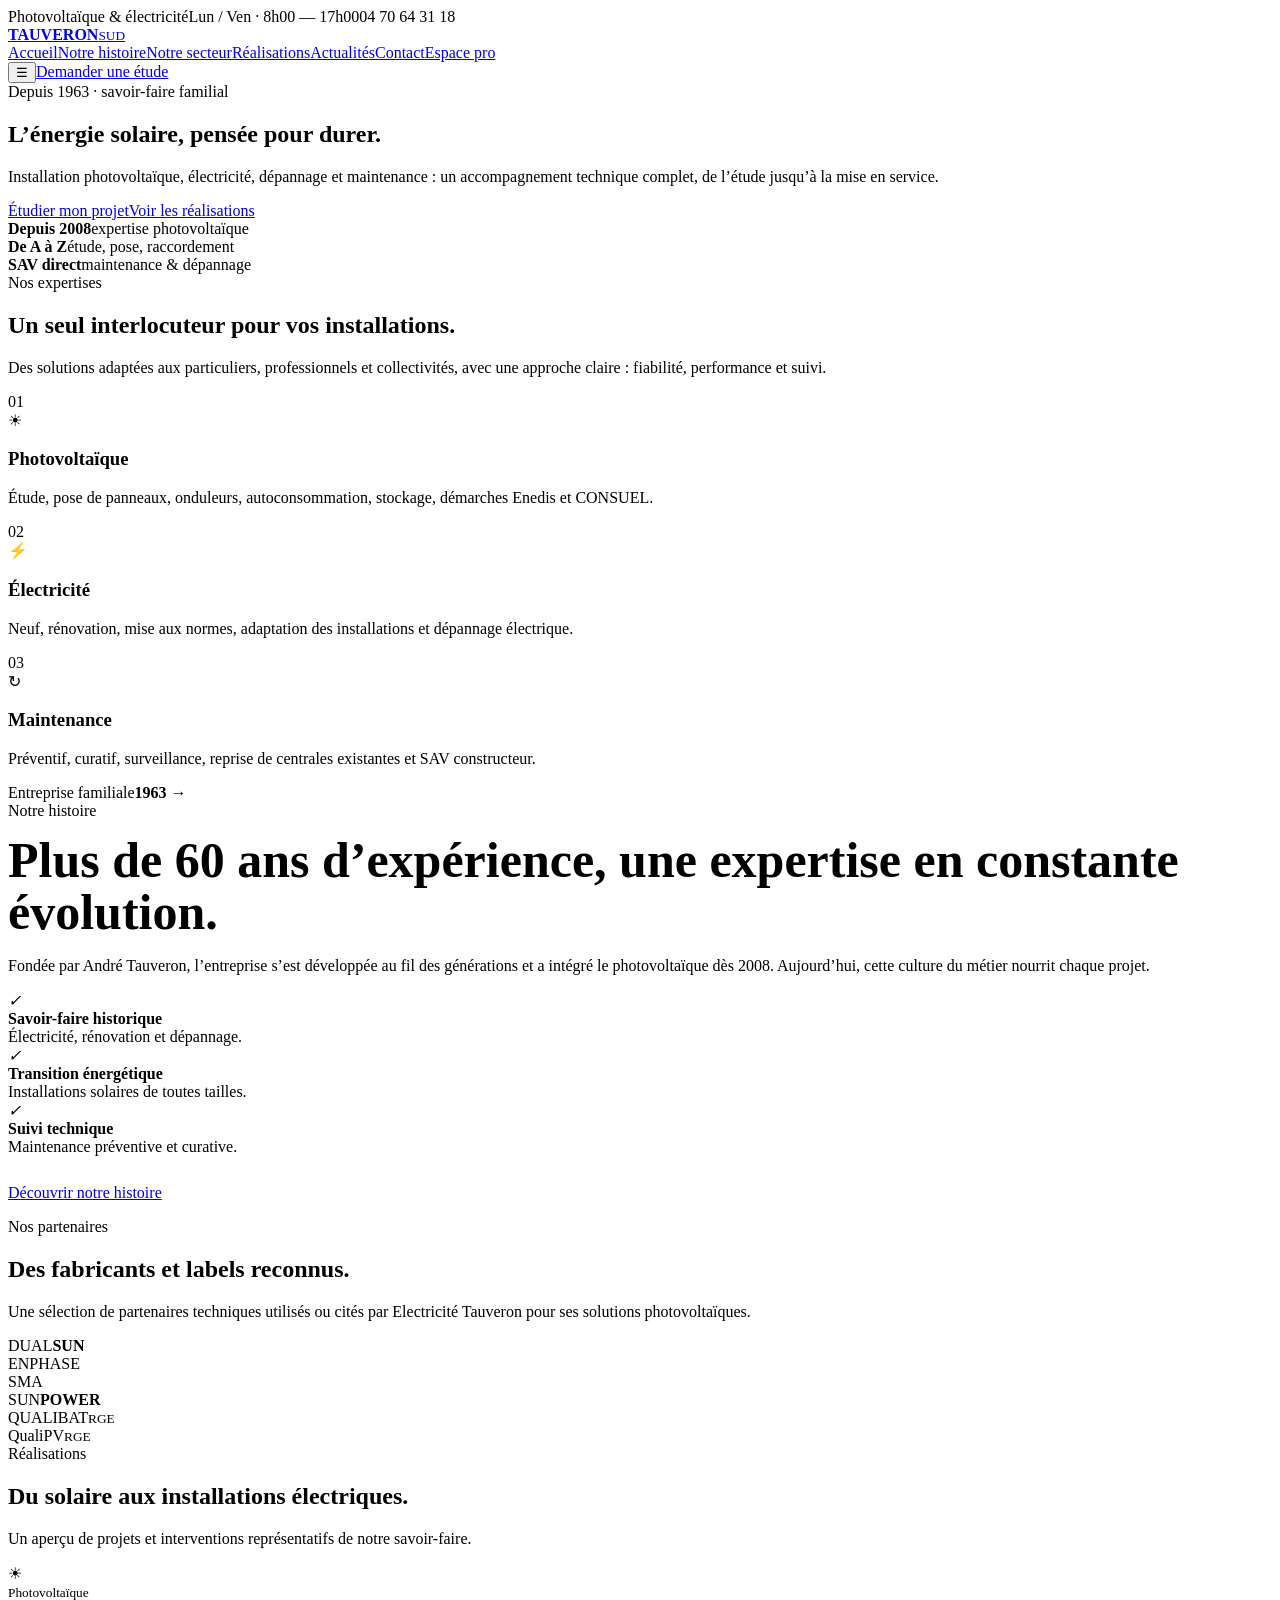
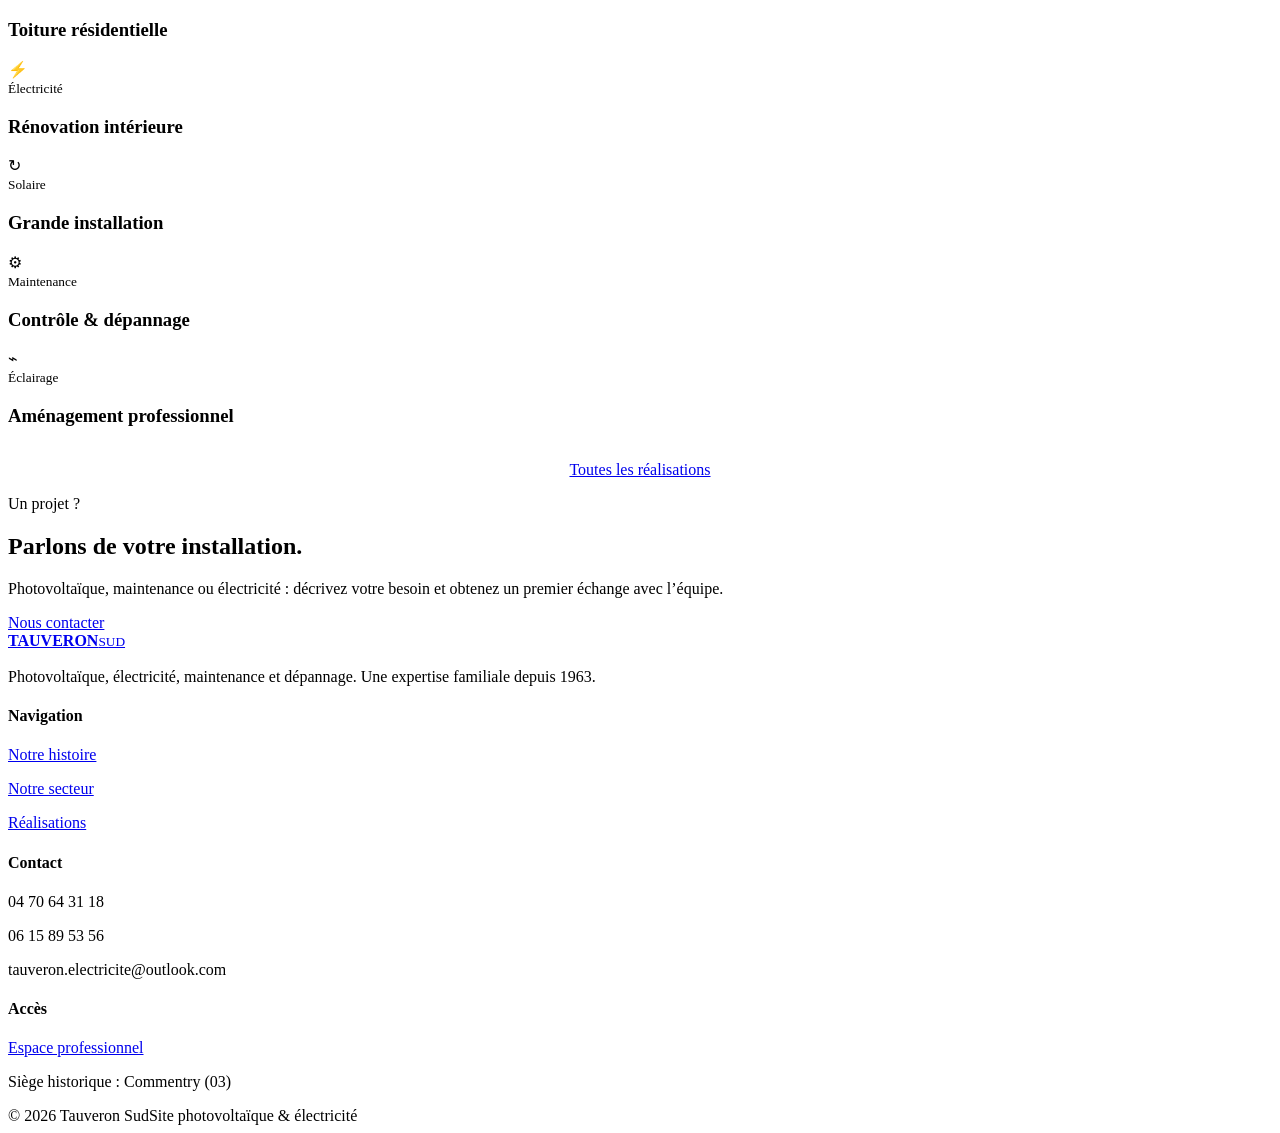
==== index.html @ c88f12b5 "feat: add redesigned Tauveron homepage" ====
<!doctype html><html lang="fr"><head><meta charset="utf-8"><meta name="viewport" content="width=device-width,initial-scale=1"><title>Tauveron Sud | Photovoltaïque & Électricité</title><meta name="description" content="Tauveron Sud accompagne particuliers, professionnels et collectivités pour leurs projets photovoltaïques, électriques et de maintenance."><link rel="stylesheet" href="/styles.css"></head><body>
<div class="topline"><div class="container"><span>Photovoltaïque & électricité</span><span>Lun / Ven · 8h00 — 17h00</span><span>04 70 64 31 18</span></div></div>
<header class="header"><div class="container nav"><a class="brand" href="/"><span class="brand-mark"></span><span><strong>TAUVERON</strong><small>SUD</small></span></a><nav class="menu"><a href="/index.html">Accueil</a><a href="/histoire.html">Notre histoire</a><a href="/secteur.html">Notre secteur</a><a href="/realisations.html">Réalisations</a><a href="/actualites.html">Actualités</a><a href="/contact.html">Contact</a><a href="/pro">Espace pro</a></nav><button class="menu-toggle" aria-label="Ouvrir le menu">☰</button><a class="btn dark" href="/contact.html">Demander une étude</a></div></header>
<main>
<section class="hero"><div class="container hero-content"><span class="eyebrow">Depuis 1963 · savoir-faire familial</span><h1>L’énergie solaire, pensée pour durer.</h1><p>Installation photovoltaïque, électricité, dépannage et maintenance : un accompagnement technique complet, de l’étude jusqu’à la mise en service.</p><div class="hero-actions"><a class="btn primary" href="/contact.html">Étudier mon projet</a><a class="btn ghost" href="/realisations.html">Voir les réalisations</a></div></div><div class="container hero-pills"><div class="pill"><strong>Depuis 2008</strong>expertise photovoltaïque</div><div class="pill"><strong>De A à Z</strong>étude, pose, raccordement</div><div class="pill"><strong>SAV direct</strong>maintenance & dépannage</div></div></section>
<section class="section"><div class="container"><div class="section-head reveal"><div><span class="eyebrow">Nos expertises</span><h2>Un seul interlocuteur pour vos installations.</h2></div><p>Des solutions adaptées aux particuliers, professionnels et collectivités, avec une approche claire : fiabilité, performance et suivi.</p></div><div class="grid-3"><article class="card service-card reveal"><span class="num">01</span><div class="service-icon">☀</div><h3>Photovoltaïque</h3><p>Étude, pose de panneaux, onduleurs, autoconsommation, stockage, démarches Enedis et CONSUEL.</p></article><article class="card service-card reveal"><span class="num">02</span><div class="service-icon">⚡</div><h3>Électricité</h3><p>Neuf, rénovation, mise aux normes, adaptation des installations et dépannage électrique.</p></article><article class="card service-card reveal"><span class="num">03</span><div class="service-icon">↻</div><h3>Maintenance</h3><p>Préventif, curatif, surveillance, reprise de centrales existantes et SAV constructeur.</p></article></div></div></section>
<section class="section soft"><div class="container history-block"><div class="photo-card reveal"><div class="stamp"><span>Entreprise familiale</span><strong>1963 →</strong></div></div><div class="reveal"><span class="eyebrow">Notre histoire</span><h2 style="font-size:50px;line-height:1.05;margin:14px 0 18px">Plus de 60 ans d’expérience, une expertise en constante évolution.</h2><p style="color:var(--muted)">Fondée par André Tauveron, l’entreprise s’est développée au fil des générations et a intégré le photovoltaïque dès 2008. Aujourd’hui, cette culture du métier nourrit chaque projet.</p><div class="bullets"><div class="bullet"><i>✓</i><div><strong>Savoir-faire historique</strong><br><span style="color:var(--muted)">Électricité, rénovation et dépannage.</span></div></div><div class="bullet"><i>✓</i><div><strong>Transition énergétique</strong><br><span style="color:var(--muted)">Installations solaires de toutes tailles.</span></div></div><div class="bullet"><i>✓</i><div><strong>Suivi technique</strong><br><span style="color:var(--muted)">Maintenance préventive et curative.</span></div></div></div><p style="margin-top:28px"><a class="btn dark" href="/histoire.html">Découvrir notre histoire</a></p></div></div></section>
<section class="section"><div class="container"><div class="section-head reveal"><div><span class="eyebrow">Nos partenaires</span><h2>Des fabricants et labels reconnus.</h2></div><p>Une sélection de partenaires techniques utilisés ou cités par Electricité Tauveron pour ses solutions photovoltaïques.</p></div><div class="partners reveal"><div class="partner dual">DUAL<b>SUN</b></div><div class="partner enphase">ENPHASE</div><div class="partner sma">SMA</div><div class="partner sun">SUN<b>POWER</b></div><div class="partner qual">QUALIBAT<small>RGE</small></div><div class="partner qual">QualiPV<small>RGE</small></div></div></div></section>
<section class="section dark"><div class="container"><div class="section-head reveal"><div><span class="eyebrow">Réalisations</span><h2>Du solaire aux installations électriques.</h2></div><p>Un aperçu de projets et interventions représentatifs de notre savoir-faire.</p></div><div class="project-grid"><article class="project reveal"><div class="fallback-art">☀</div><div class="bg" style="background-image:url('https://images.pexels.com/photos/8457868/pexels-photo-8457868.jpeg?auto=compress&dpr=1&h=1000&w=1200')"></div><div class="label"><small>Photovoltaïque</small><h3>Toiture résidentielle</h3></div></article><article class="project reveal"><div class="fallback-art">⚡</div><div class="bg" style="background-image:url('https://www.electricite-tauveron.com/wp-content/uploads/2024/11/20230628_090547.jpg')"></div><div class="label"><small>Électricité</small><h3>Rénovation intérieure</h3></div></article><article class="project reveal"><div class="fallback-art">↻</div><div class="bg" style="background-image:url('https://www.electricite-tauveron.com/wp-content/uploads/2024/10/slide-1.png')"></div><div class="label"><small>Solaire</small><h3>Grande installation</h3></div></article><article class="project reveal"><div class="fallback-art">⚙</div><div class="bg" style="background-image:url('https://www.electricite-tauveron.com/wp-content/uploads/2024/10/man-electrical-technician-working-switchboard-with-fuses.webp')"></div><div class="label"><small>Maintenance</small><h3>Contrôle & dépannage</h3></div></article><article class="project reveal"><div class="fallback-art">⌁</div><div class="bg" style="background-image:url('https://www.electricite-tauveron.com/wp-content/uploads/2024/11/20230628_085815.jpg')"></div><div class="label"><small>Éclairage</small><h3>Aménagement professionnel</h3></div></article></div><p style="text-align:center;margin-top:34px"><a class="btn primary" href="/realisations.html">Toutes les réalisations</a></p></div></section>
<section class="section"><div class="container"><div class="cta reveal"><div><span class="eyebrow">Un projet ?</span><h2>Parlons de votre installation.</h2><p>Photovoltaïque, maintenance ou électricité : décrivez votre besoin et obtenez un premier échange avec l’équipe.</p></div><a class="btn primary" href="/contact.html">Nous contacter</a></div></div></section>
</main>
<footer class="footer"><div class="container"><div class="footer-grid"><div><a class="brand" href="/"><span class="brand-mark"></span><span><strong>TAUVERON</strong><small>SUD</small></span></a><p style="margin-top:18px">Photovoltaïque, électricité, maintenance et dépannage. Une expertise familiale depuis 1963.</p></div><div><h4>Navigation</h4><p><a href="/histoire.html">Notre histoire</a></p><p><a href="/secteur.html">Notre secteur</a></p><p><a href="/realisations.html">Réalisations</a></p></div><div><h4>Contact</h4><p>04 70 64 31 18</p><p>06 15 89 53 56</p><p>tauveron.electricite@outlook.com</p></div><div><h4>Accès</h4><p><a href="/pro">Espace professionnel</a></p><p>Siège historique : Commentry (03)</p></div></div><div class="copyright"><span>© 2026 Tauveron Sud</span><span>Site photovoltaïque & électricité</span></div></div></footer><script src="/app.js"></script></body></html>
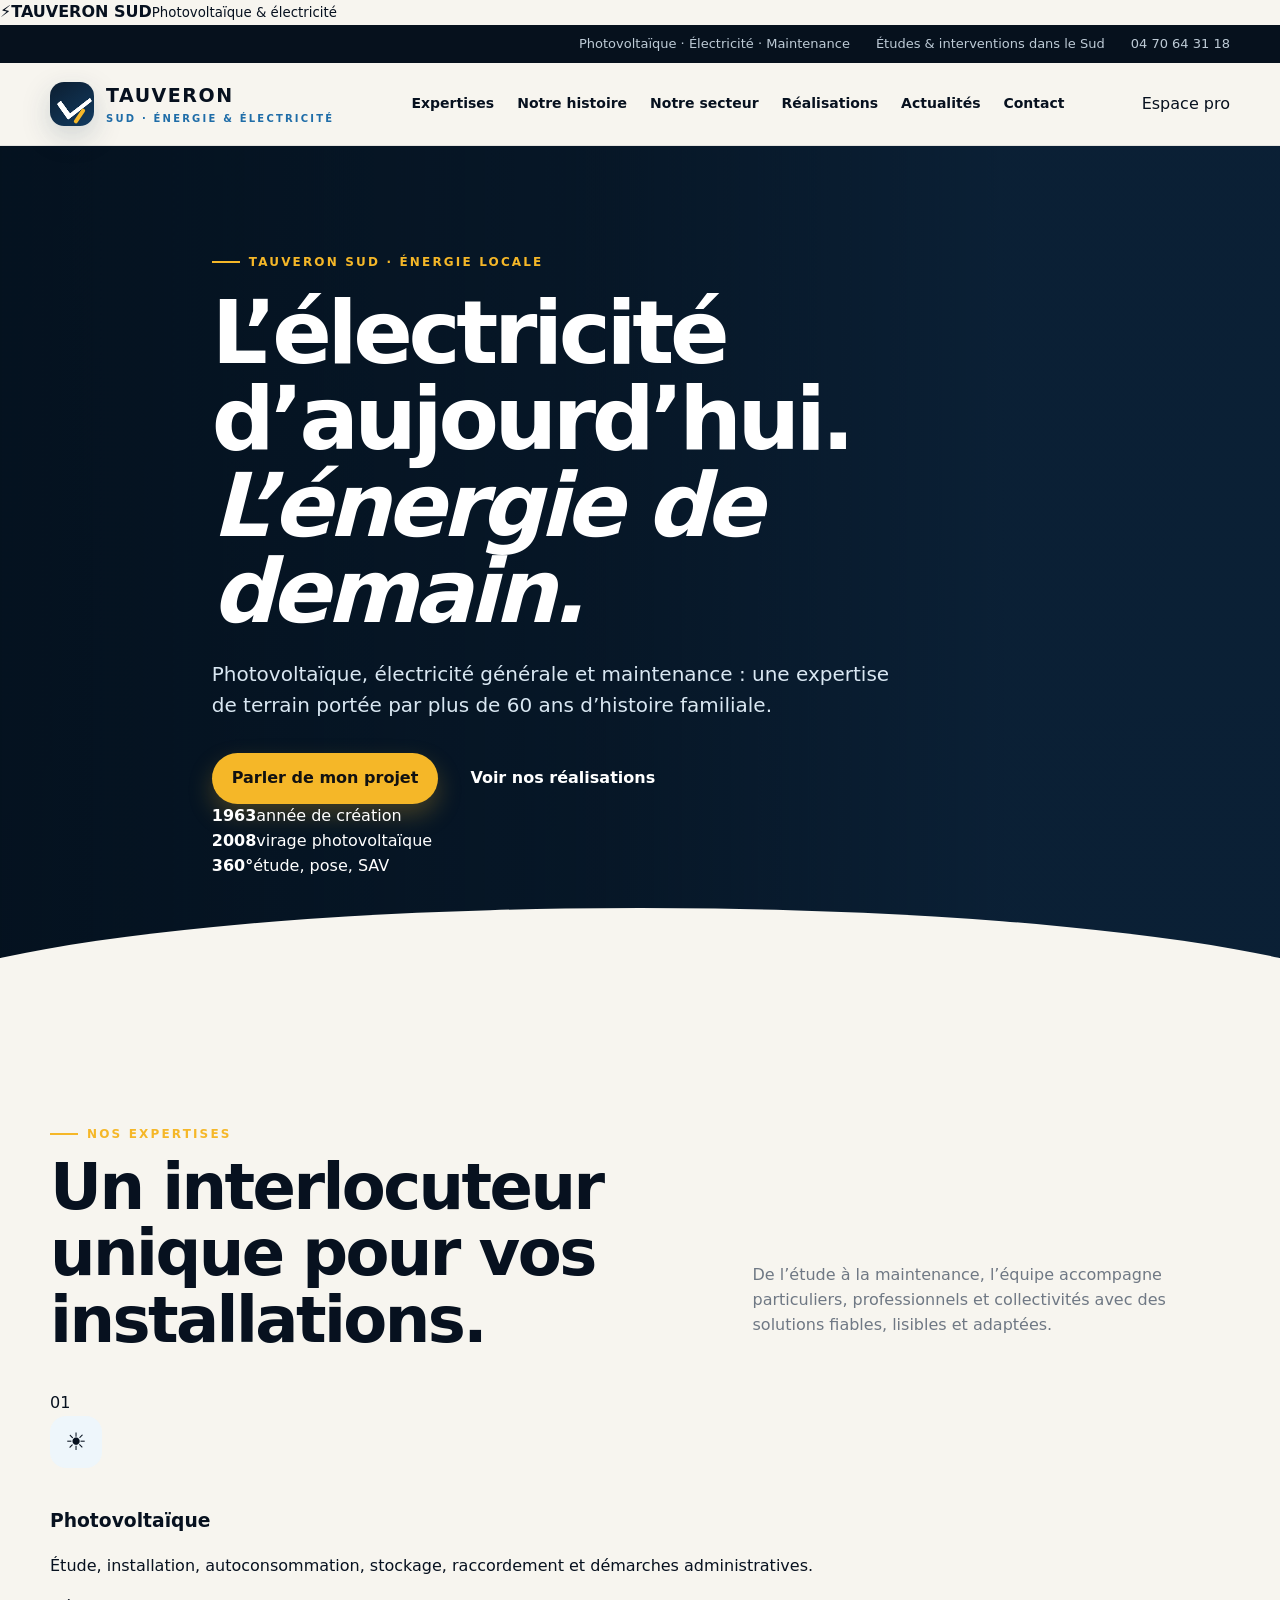
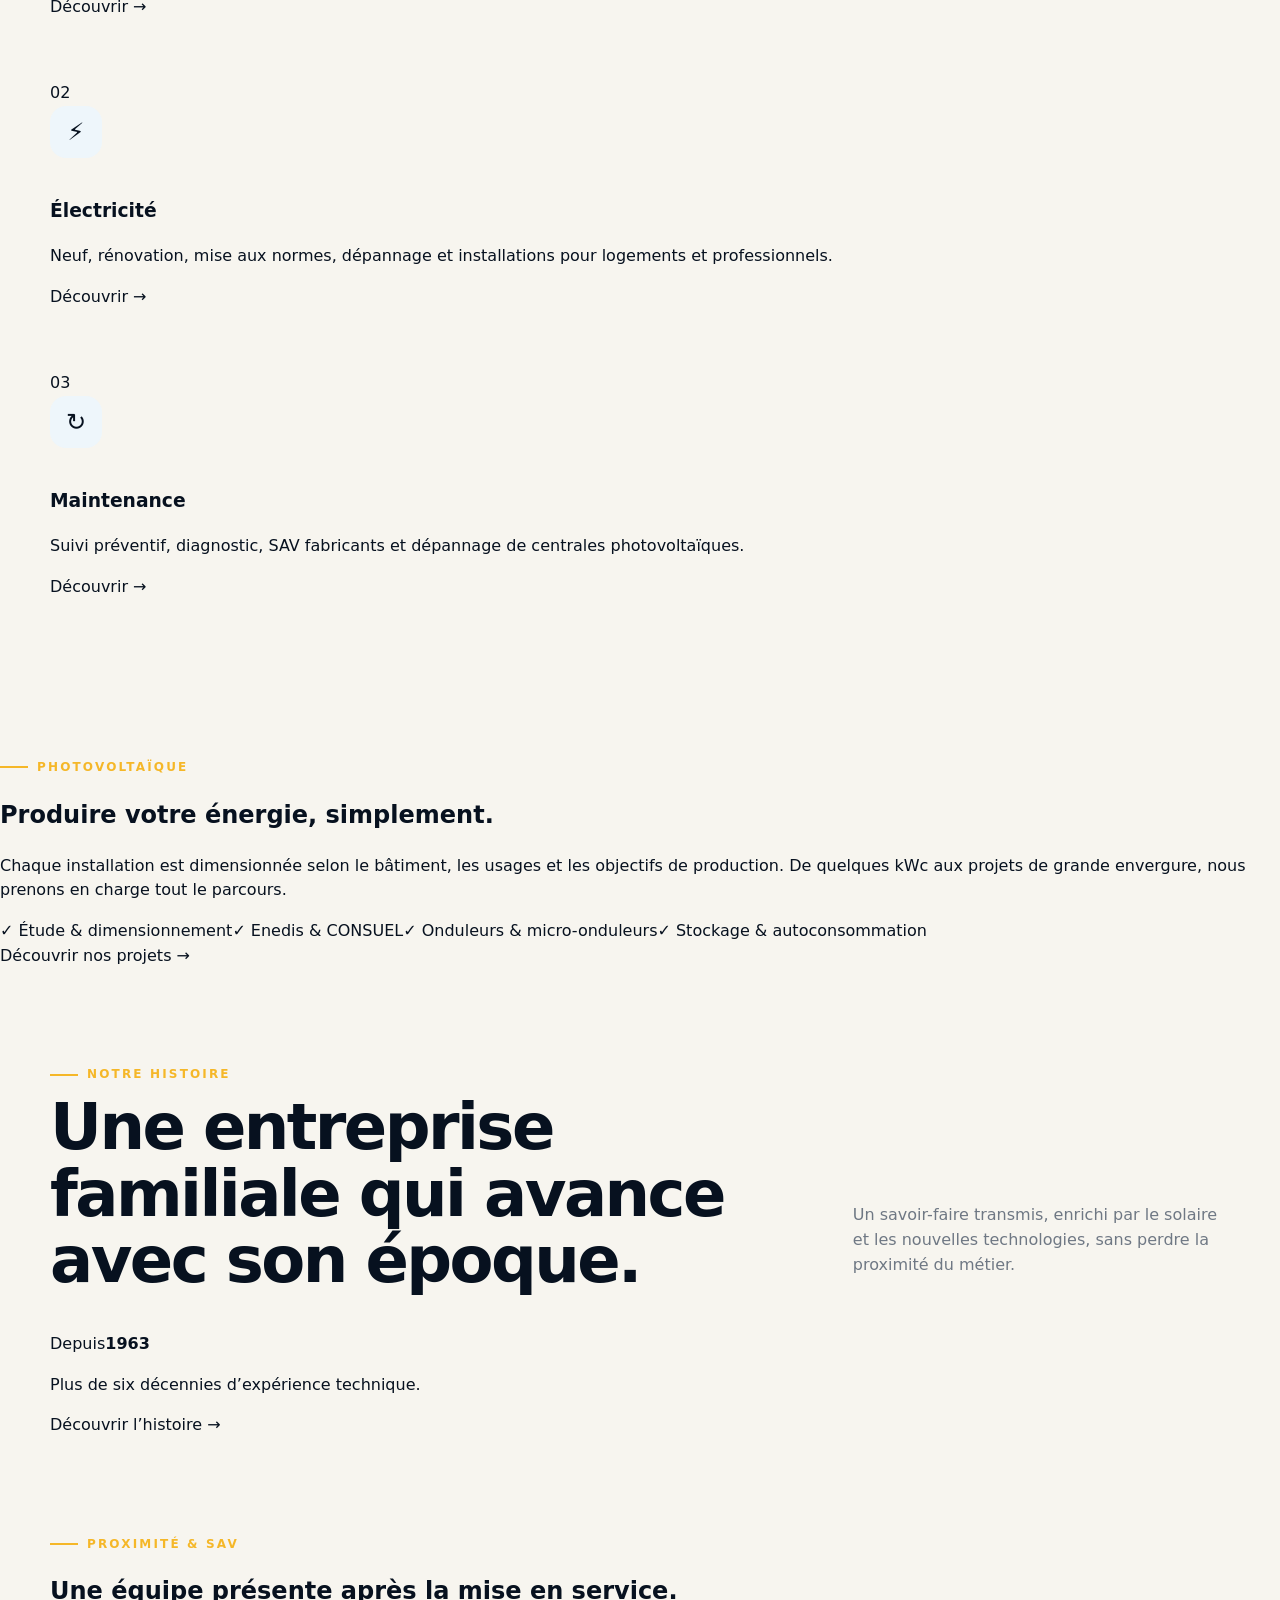
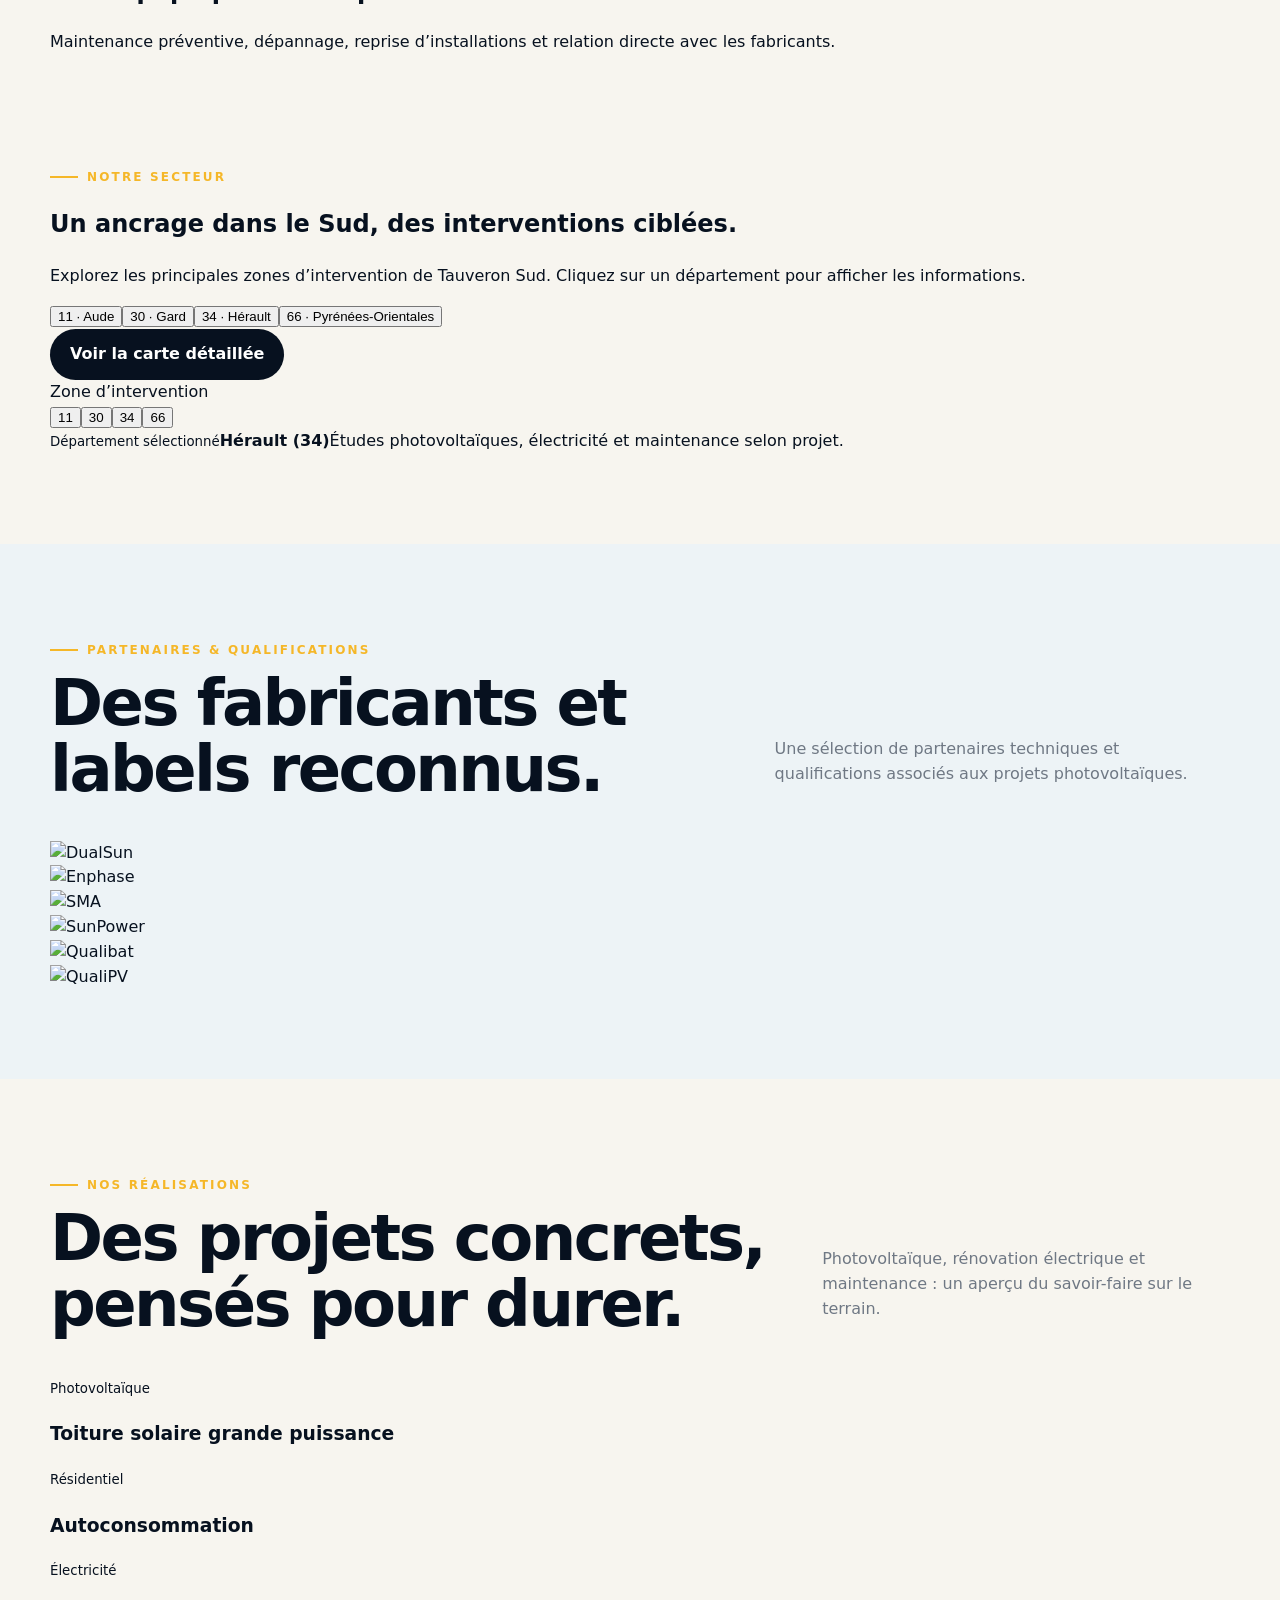
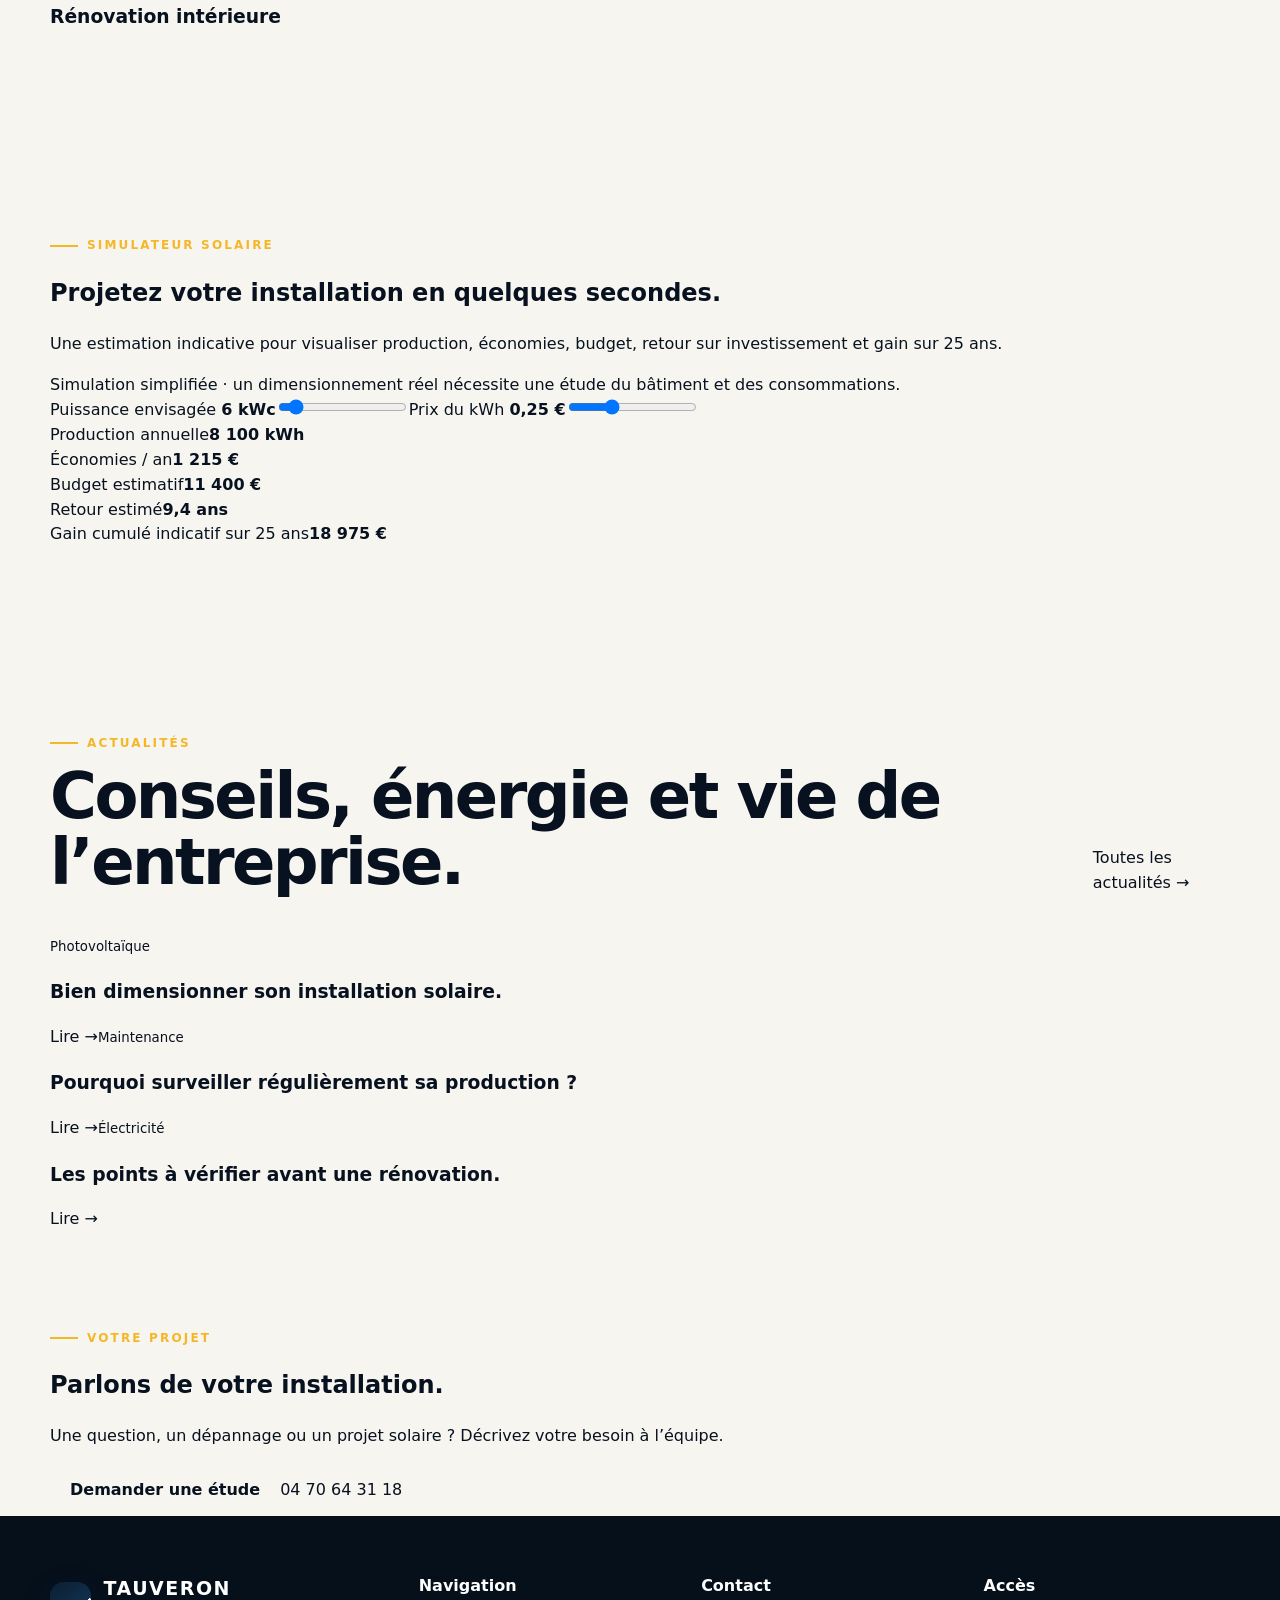
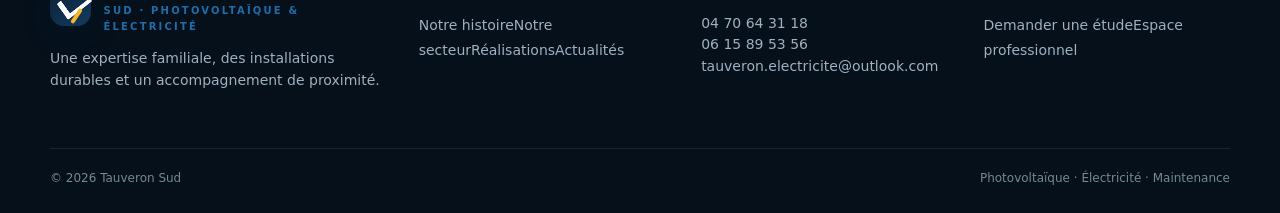
==== commit f03d0efc: "restore: reference Tauveron homepage" ====
--- a/index.html
+++ b/index.html
@@ -1,12 +1,40 @@
-<!doctype html><html lang="fr"><head><meta charset="utf-8"><meta name="viewport" content="width=device-width,initial-scale=1"><title>Tauveron Sud | Photovoltaïque & Électricité</title><meta name="description" content="Tauveron Sud accompagne particuliers, professionnels et collectivités pour leurs projets photovoltaïques, électriques et de maintenance."><link rel="stylesheet" href="/styles.css"></head><body>
-<div class="topline"><div class="container"><span>Photovoltaïque & électricité</span><span>Lun / Ven · 8h00 — 17h00</span><span>04 70 64 31 18</span></div></div>
-<header class="header"><div class="container nav"><a class="brand" href="/"><span class="brand-mark"></span><span><strong>TAUVERON</strong><small>SUD</small></span></a><nav class="menu"><a href="/index.html">Accueil</a><a href="/histoire.html">Notre histoire</a><a href="/secteur.html">Notre secteur</a><a href="/realisations.html">Réalisations</a><a href="/actualites.html">Actualités</a><a href="/contact.html">Contact</a><a href="/pro">Espace pro</a></nav><button class="menu-toggle" aria-label="Ouvrir le menu">☰</button><a class="btn dark" href="/contact.html">Demander une étude</a></div></header>
+<!doctype html>
+<html lang="fr">
+<head>
+<meta charset="utf-8"><meta name="viewport" content="width=device-width,initial-scale=1">
+<title>Tauveron Sud | Photovoltaïque & Électricité</title>
+<meta name="description" content="Tauveron Sud accompagne particuliers et professionnels pour leurs projets photovoltaïques, électriques et de maintenance.">
+<link rel="stylesheet" href="/styles.css">
+</head>
+<body>
+<div class="energy-intro" id="energy-intro"><div class="energy-line"></div><div class="intro-brand"><span class="intro-bolt">⚡</span><strong>TAUVERON SUD</strong><small>Photovoltaïque & électricité</small></div></div>
+<div class="topline"><div class="container"><span>Photovoltaïque · Électricité · Maintenance</span><span>Études & interventions dans le Sud</span><span>04 70 64 31 18</span></div></div>
+<header class="header"><div class="container nav">
+<a class="brand" href="/"><span class="brand-mark"><i></i></span><span><strong>TAUVERON</strong><small>SUD · ÉNERGIE & ÉLECTRICITÉ</small></span></a>
+<nav class="menu"><a href="/#expertises">Expertises</a><a href="/histoire.html">Notre histoire</a><a href="/secteur.html">Notre secteur</a><a href="/realisations.html">Réalisations</a><a href="/actualites.html">Actualités</a><a href="/contact.html">Contact</a></nav>
+<button class="menu-toggle" aria-label="Ouvrir le menu">☰</button><a class="pro-link" href="/pro">Espace pro</a>
+</div></header>
 <main>
-<section class="hero"><div class="container hero-content"><span class="eyebrow">Depuis 1963 · savoir-faire familial</span><h1>L’énergie solaire, pensée pour durer.</h1><p>Installation photovoltaïque, électricité, dépannage et maintenance : un accompagnement technique complet, de l’étude jusqu’à la mise en service.</p><div class="hero-actions"><a class="btn primary" href="/contact.html">Étudier mon projet</a><a class="btn ghost" href="/realisations.html">Voir les réalisations</a></div></div><div class="container hero-pills"><div class="pill"><strong>Depuis 2008</strong>expertise photovoltaïque</div><div class="pill"><strong>De A à Z</strong>étude, pose, raccordement</div><div class="pill"><strong>SAV direct</strong>maintenance & dépannage</div></div></section>
-<section class="section"><div class="container"><div class="section-head reveal"><div><span class="eyebrow">Nos expertises</span><h2>Un seul interlocuteur pour vos installations.</h2></div><p>Des solutions adaptées aux particuliers, professionnels et collectivités, avec une approche claire : fiabilité, performance et suivi.</p></div><div class="grid-3"><article class="card service-card reveal"><span class="num">01</span><div class="service-icon">☀</div><h3>Photovoltaïque</h3><p>Étude, pose de panneaux, onduleurs, autoconsommation, stockage, démarches Enedis et CONSUEL.</p></article><article class="card service-card reveal"><span class="num">02</span><div class="service-icon">⚡</div><h3>Électricité</h3><p>Neuf, rénovation, mise aux normes, adaptation des installations et dépannage électrique.</p></article><article class="card service-card reveal"><span class="num">03</span><div class="service-icon">↻</div><h3>Maintenance</h3><p>Préventif, curatif, surveillance, reprise de centrales existantes et SAV constructeur.</p></article></div></div></section>
-<section class="section soft"><div class="container history-block"><div class="photo-card reveal"><div class="stamp"><span>Entreprise familiale</span><strong>1963 →</strong></div></div><div class="reveal"><span class="eyebrow">Notre histoire</span><h2 style="font-size:50px;line-height:1.05;margin:14px 0 18px">Plus de 60 ans d’expérience, une expertise en constante évolution.</h2><p style="color:var(--muted)">Fondée par André Tauveron, l’entreprise s’est développée au fil des générations et a intégré le photovoltaïque dès 2008. Aujourd’hui, cette culture du métier nourrit chaque projet.</p><div class="bullets"><div class="bullet"><i>✓</i><div><strong>Savoir-faire historique</strong><br><span style="color:var(--muted)">Électricité, rénovation et dépannage.</span></div></div><div class="bullet"><i>✓</i><div><strong>Transition énergétique</strong><br><span style="color:var(--muted)">Installations solaires de toutes tailles.</span></div></div><div class="bullet"><i>✓</i><div><strong>Suivi technique</strong><br><span style="color:var(--muted)">Maintenance préventive et curative.</span></div></div></div><p style="margin-top:28px"><a class="btn dark" href="/histoire.html">Découvrir notre histoire</a></p></div></div></section>
-<section class="section"><div class="container"><div class="section-head reveal"><div><span class="eyebrow">Nos partenaires</span><h2>Des fabricants et labels reconnus.</h2></div><p>Une sélection de partenaires techniques utilisés ou cités par Electricité Tauveron pour ses solutions photovoltaïques.</p></div><div class="partners reveal"><div class="partner dual">DUAL<b>SUN</b></div><div class="partner enphase">ENPHASE</div><div class="partner sma">SMA</div><div class="partner sun">SUN<b>POWER</b></div><div class="partner qual">QUALIBAT<small>RGE</small></div><div class="partner qual">QualiPV<small>RGE</small></div></div></div></section>
-<section class="section dark"><div class="container"><div class="section-head reveal"><div><span class="eyebrow">Réalisations</span><h2>Du solaire aux installations électriques.</h2></div><p>Un aperçu de projets et interventions représentatifs de notre savoir-faire.</p></div><div class="project-grid"><article class="project reveal"><div class="fallback-art">☀</div><div class="bg" style="background-image:url('https://images.pexels.com/photos/8457868/pexels-photo-8457868.jpeg?auto=compress&dpr=1&h=1000&w=1200')"></div><div class="label"><small>Photovoltaïque</small><h3>Toiture résidentielle</h3></div></article><article class="project reveal"><div class="fallback-art">⚡</div><div class="bg" style="background-image:url('https://www.electricite-tauveron.com/wp-content/uploads/2024/11/20230628_090547.jpg')"></div><div class="label"><small>Électricité</small><h3>Rénovation intérieure</h3></div></article><article class="project reveal"><div class="fallback-art">↻</div><div class="bg" style="background-image:url('https://www.electricite-tauveron.com/wp-content/uploads/2024/10/slide-1.png')"></div><div class="label"><small>Solaire</small><h3>Grande installation</h3></div></article><article class="project reveal"><div class="fallback-art">⚙</div><div class="bg" style="background-image:url('https://www.electricite-tauveron.com/wp-content/uploads/2024/10/man-electrical-technician-working-switchboard-with-fuses.webp')"></div><div class="label"><small>Maintenance</small><h3>Contrôle & dépannage</h3></div></article><article class="project reveal"><div class="fallback-art">⌁</div><div class="bg" style="background-image:url('https://www.electricite-tauveron.com/wp-content/uploads/2024/11/20230628_085815.jpg')"></div><div class="label"><small>Éclairage</small><h3>Aménagement professionnel</h3></div></article></div><p style="text-align:center;margin-top:34px"><a class="btn primary" href="/realisations.html">Toutes les réalisations</a></p></div></section>
-<section class="section"><div class="container"><div class="cta reveal"><div><span class="eyebrow">Un projet ?</span><h2>Parlons de votre installation.</h2><p>Photovoltaïque, maintenance ou électricité : décrivez votre besoin et obtenez un premier échange avec l’équipe.</p></div><a class="btn primary" href="/contact.html">Nous contacter</a></div></div></section>
+<section class="hero">
+<div class="hero-media"></div><div class="hero-grid"></div>
+<div class="container hero-content reveal"><span class="eyebrow light">TAUVERON SUD · ÉNERGIE LOCALE</span><h1>L’électricité d’aujourd’hui.<br><em>L’énergie de demain.</em></h1><p>Photovoltaïque, électricité générale et maintenance : une expertise de terrain portée par plus de 60 ans d’histoire familiale.</p><div class="hero-actions"><a class="btn primary" href="/contact.html">Parler de mon projet</a><a class="btn glass" href="/realisations.html">Voir nos réalisations</a></div><div class="hero-stats"><div><b>1963</b><span>année de création</span></div><div><b>2008</b><span>virage photovoltaïque</span></div><div><b>360°</b><span>étude, pose, SAV</span></div></div></div>
+<div class="scroll-cue">Découvrir <span>↓</span></div>
+</section>
+<section class="section" id="expertises"><div class="container"><div class="section-head reveal"><div><span class="eyebrow">NOS EXPERTISES</span><h2>Un interlocuteur unique pour vos installations.</h2></div><p>De l’étude à la maintenance, l’équipe accompagne particuliers, professionnels et collectivités avec des solutions fiables, lisibles et adaptées.</p></div><div class="services-grid">
+<article class="service-card reveal"><span class="service-num">01</span><div class="service-icon">☀</div><h3>Photovoltaïque</h3><p>Étude, installation, autoconsommation, stockage, raccordement et démarches administratives.</p><a href="#solaire">Découvrir <span>→</span></a></article>
+<article class="service-card reveal"><span class="service-num">02</span><div class="service-icon">⚡</div><h3>Électricité</h3><p>Neuf, rénovation, mise aux normes, dépannage et installations pour logements et professionnels.</p><a href="/contact.html">Découvrir <span>→</span></a></article>
+<article class="service-card reveal"><span class="service-num">03</span><div class="service-icon">↻</div><h3>Maintenance</h3><p>Suivi préventif, diagnostic, SAV fabricants et dépannage de centrales photovoltaïques.</p><a href="/contact.html">Découvrir <span>→</span></a></article>
+</div></div></section>
+<section class="split-feature" id="solaire"><div class="split-visual"></div><div class="split-copy reveal"><span class="eyebrow light">PHOTOVOLTAÏQUE</span><h2>Produire votre énergie, simplement.</h2><p>Chaque installation est dimensionnée selon le bâtiment, les usages et les objectifs de production. De quelques kWc aux projets de grande envergure, nous prenons en charge tout le parcours.</p><div class="check-grid"><span>✓ Étude & dimensionnement</span><span>✓ Enedis & CONSUEL</span><span>✓ Onduleurs & micro-onduleurs</span><span>✓ Stockage & autoconsommation</span></div><a class="text-link" href="/realisations.html">Découvrir nos projets →</a></div></section>
+<section class="section history-preview"><div class="container"><div class="section-head reveal"><div><span class="eyebrow">NOTRE HISTOIRE</span><h2>Une entreprise familiale qui avance avec son époque.</h2></div><p>Un savoir-faire transmis, enrichi par le solaire et les nouvelles technologies, sans perdre la proximité du métier.</p></div><div class="history-depth reveal"><div class="history-photo"></div><div class="history-card"><span>Depuis</span><strong>1963</strong><p>Plus de six décennies d’expérience technique.</p><a href="/histoire.html">Découvrir l’histoire →</a></div><div class="history-orbit orbit-a"></div><div class="history-orbit orbit-b"></div></div></div></section>
+<section class="image-statement"><div class="container"><div class="statement-card reveal"><span class="eyebrow light">PROXIMITÉ & SAV</span><h2>Une équipe présente après la mise en service.</h2><p>Maintenance préventive, dépannage, reprise d’installations et relation directe avec les fabricants.</p></div></div></section>
+<section class="section sector-home"><div class="container sector-layout"><div class="sector-copy reveal"><span class="eyebrow">NOTRE SECTEUR</span><h2>Un ancrage dans le Sud, des interventions ciblées.</h2><p>Explorez les principales zones d’intervention de Tauveron Sud. Cliquez sur un département pour afficher les informations.</p><div class="dept-chips"><button data-dept="11">11 · Aude</button><button data-dept="30">30 · Gard</button><button data-dept="34">34 · Hérault</button><button data-dept="66">66 · Pyrénées-Orientales</button></div><a class="btn dark" href="/secteur.html">Voir la carte détaillée</a></div><div class="map-card reveal"><div class="map-halo"></div><div class="map-caption">Zone d’intervention</div><button class="map-pin p11" data-dept="11">11</button><button class="map-pin p30" data-dept="30">30</button><button class="map-pin p34" data-dept="34">34</button><button class="map-pin p66" data-dept="66">66</button><div class="map-info"><small>Département sélectionné</small><strong id="home-dept-title">Hérault (34)</strong><span id="home-dept-text">Études photovoltaïques, électricité et maintenance selon projet.</span></div></div></div></section>
+<section class="section soft"><div class="container"><div class="section-head reveal"><div><span class="eyebrow">PARTENAIRES & QUALIFICATIONS</span><h2>Des fabricants et labels reconnus.</h2></div><p>Une sélection de partenaires techniques et qualifications associés aux projets photovoltaïques.</p></div><div class="logo-row reveal"><div><img src="https://www.electricite-tauveron.com/wp-content/uploads/2024/10/partenaire-dual-sun.png" alt="DualSun"></div><div><img src="https://www.electricite-tauveron.com/wp-content/uploads/2024/10/partenaire-enphase.png" alt="Enphase"></div><div><img src="https://www.electricite-tauveron.com/wp-content/uploads/2024/10/partenaire-sma.png" alt="SMA"></div><div><img src="https://www.electricite-tauveron.com/wp-content/uploads/2024/10/partenaire-sun-power.png" alt="SunPower"></div><div><img src="https://www.electricite-tauveron.com/wp-content/uploads/2024/10/logo_qualibat.png" alt="Qualibat"></div><div><img src="https://www.electricite-tauveron.com/wp-content/uploads/2024/10/logo-quali-pv.png" alt="QualiPV"></div></div></div></section>
+<section class="section projects-section"><div class="container"><div class="section-head reveal"><div><span class="eyebrow">NOS RÉALISATIONS</span><h2>Des projets concrets, pensés pour durer.</h2></div><p>Photovoltaïque, rénovation électrique et maintenance : un aperçu du savoir-faire sur le terrain.</p></div><div class="projects-preview"><a class="project-card large reveal" href="/realisations.html"><div class="project-bg bg-a"></div><div class="project-overlay"><small>Photovoltaïque</small><h3>Toiture solaire grande puissance</h3></div></a><a class="project-card reveal" href="/realisations.html"><div class="project-bg bg-b"></div><div class="project-overlay"><small>Résidentiel</small><h3>Autoconsommation</h3></div></a><a class="project-card reveal" href="/realisations.html"><div class="project-bg bg-c"></div><div class="project-overlay"><small>Électricité</small><h3>Rénovation intérieure</h3></div></a></div></div></section>
+<section class="section simulator-section"><div class="container simulator-layout"><div class="sim-copy reveal"><span class="eyebrow">SIMULATEUR SOLAIRE</span><h2>Projetez votre installation en quelques secondes.</h2><p>Une estimation indicative pour visualiser production, économies, budget, retour sur investissement et gain sur 25 ans.</p><div class="sim-note">Simulation simplifiée · un dimensionnement réel nécessite une étude du bâtiment et des consommations.</div></div><div class="simulator reveal"><div class="sim-fields"><label>Puissance envisagée <b><span id="power-value">6</span> kWc</b><input id="sim-power" type="range" min="3" max="36" step="1" value="6"></label><label>Prix du kWh <b><span id="price-value">0,25</span> €</b><input id="sim-price" type="range" min="0.18" max="0.40" step="0.01" value="0.25"></label></div><div class="sim-results"><div><span>Production annuelle</span><strong id="sim-prod">8 100 kWh</strong></div><div><span>Économies / an</span><strong id="sim-save">1 215 €</strong></div><div><span>Budget estimatif</span><strong id="sim-budget">11 400 €</strong></div><div><span>Retour estimé</span><strong id="sim-payback">9,4 ans</strong></div><div class="wide"><span>Gain cumulé indicatif sur 25 ans</span><strong id="sim-gain">18 975 €</strong></div></div></div></div></section>
+<section class="section news-preview"><div class="container"><div class="section-head reveal"><div><span class="eyebrow">ACTUALITÉS</span><h2>Conseils, énergie et vie de l’entreprise.</h2></div><a class="text-link dark-link" href="/actualites.html">Toutes les actualités →</a></div><div class="news-cards"><a href="/actualites.html" class="news-mini reveal"><small>Photovoltaïque</small><h3>Bien dimensionner son installation solaire.</h3><span>Lire →</span></a><a href="/actualites.html" class="news-mini reveal"><small>Maintenance</small><h3>Pourquoi surveiller régulièrement sa production ?</h3><span>Lire →</span></a><a href="/actualites.html" class="news-mini reveal"><small>Électricité</small><h3>Les points à vérifier avant une rénovation.</h3><span>Lire →</span></a></div></div></section>
+<section class="contact-band"><div class="container contact-band-inner reveal"><div><span class="eyebrow light">VOTRE PROJET</span><h2>Parlons de votre installation.</h2><p>Une question, un dépannage ou un projet solaire ? Décrivez votre besoin à l’équipe.</p></div><div class="contact-actions"><a class="btn white" href="/contact.html">Demander une étude</a><a href="tel:+33470643118">04 70 64 31 18</a></div></div></section>
 </main>
-<footer class="footer"><div class="container"><div class="footer-grid"><div><a class="brand" href="/"><span class="brand-mark"></span><span><strong>TAUVERON</strong><small>SUD</small></span></a><p style="margin-top:18px">Photovoltaïque, électricité, maintenance et dépannage. Une expertise familiale depuis 1963.</p></div><div><h4>Navigation</h4><p><a href="/histoire.html">Notre histoire</a></p><p><a href="/secteur.html">Notre secteur</a></p><p><a href="/realisations.html">Réalisations</a></p></div><div><h4>Contact</h4><p>04 70 64 31 18</p><p>06 15 89 53 56</p><p>tauveron.electricite@outlook.com</p></div><div><h4>Accès</h4><p><a href="/pro">Espace professionnel</a></p><p>Siège historique : Commentry (03)</p></div></div><div class="copyright"><span>© 2026 Tauveron Sud</span><span>Site photovoltaïque & électricité</span></div></div></footer><script src="/app.js"></script></body></html>
+<footer class="footer"><div class="container footer-grid"><div><a class="brand footer-brand" href="/"><span class="brand-mark"><i></i></span><span><strong>TAUVERON</strong><small>SUD · PHOTOVOLTAÏQUE & ÉLECTRICITÉ</small></span></a><p>Une expertise familiale, des installations durables et un accompagnement de proximité.</p></div><div><h4>Navigation</h4><a href="/histoire.html">Notre histoire</a><a href="/secteur.html">Notre secteur</a><a href="/realisations.html">Réalisations</a><a href="/actualites.html">Actualités</a></div><div><h4>Contact</h4><p>04 70 64 31 18<br>06 15 89 53 56<br>tauveron.electricite@outlook.com</p></div><div><h4>Accès</h4><a href="/contact.html">Demander une étude</a><a href="/pro">Espace professionnel</a></div></div><div class="container copyright"><span>© 2026 Tauveron Sud</span><span>Photovoltaïque · Électricité · Maintenance</span></div></footer>
+<script src="/app.js"></script>
+</body></html>
--- a/styles.css
+++ b/styles.css
@@ -0,0 +1,23 @@
+:root{
+  --ink:#07111f;--ink2:#0c1e31;--paper:#f7f5ef;--white:#fff;--muted:#6f7884;--blue:#1f6da8;--blue2:#79b9e6;--sun:#f5b728;--line:rgba(8,24,40,.12);--glass:rgba(8,24,40,.74);--shadow:0 24px 70px rgba(4,17,31,.14);--r:26px
+}
+*{box-sizing:border-box}html{scroll-behavior:smooth}body{margin:0;font-family:Inter,ui-sans-serif,system-ui,-apple-system,BlinkMacSystemFont,"Segoe UI",sans-serif;background:var(--paper);color:var(--ink);line-height:1.55}.container{width:min(1180px,calc(100% - 40px));margin:auto}a{color:inherit;text-decoration:none}img{max-width:100%;display:block}
+.topline{background:#06111d;color:#dbe9f4;font-size:13px}.topline .container{display:flex;gap:26px;justify-content:flex-end;padding:9px 0}.topline span{opacity:.86}
+.header{position:sticky;top:0;z-index:50;background:rgba(247,245,239,.86);backdrop-filter:blur(18px);border-bottom:1px solid rgba(7,17,31,.07)}.nav{height:82px;display:flex;align-items:center;justify-content:space-between;gap:24px}.brand{display:flex;align-items:center;gap:12px;min-width:230px}.brand-mark{width:44px;height:44px;border-radius:14px;background:linear-gradient(145deg,var(--ink2),#123b60);position:relative;box-shadow:0 10px 30px rgba(12,44,73,.18)}.brand-mark:before{content:"";position:absolute;left:11px;top:9px;width:22px;height:18px;border-left:5px solid #fff;border-bottom:5px solid #fff;transform:skew(-16deg) rotate(-45deg);border-radius:2px}.brand-mark:after{content:"";position:absolute;right:6px;bottom:8px;width:17px;height:4px;background:var(--sun);transform:rotate(-56deg);border-radius:3px}.brand strong{font-size:19px;letter-spacing:.08em}.brand small{display:block;color:var(--blue);font-weight:800;letter-spacing:.22em;font-size:10px}.menu{display:flex;gap:23px;align-items:center;font-size:14px;font-weight:700}.menu a{position:relative}.menu a:after{content:"";position:absolute;left:0;right:100%;bottom:-8px;height:2px;background:var(--sun);transition:.25s}.menu a:hover:after,.menu a.active:after{right:0}.btn{display:inline-flex;align-items:center;justify-content:center;gap:9px;border:0;border-radius:999px;padding:13px 20px;font-weight:800;cursor:pointer;transition:.25s}.btn.primary{background:var(--sun);color:#111;box-shadow:0 11px 25px rgba(245,183,40,.25)}.btn.primary:hover{transform:translateY(-2px)}.btn.dark{background:var(--ink);color:#fff}.btn.ghost{border:1px solid rgba(255,255,255,.3);color:#fff;background:rgba(255,255,255,.06)}.menu-toggle{display:none;background:none;border:0;font-size:28px}
+.hero{min-height:700px;display:flex;align-items:flex-end;position:relative;overflow:hidden;background:#0c233a}.hero:before{content:"";position:absolute;inset:0;background-image:linear-gradient(90deg,rgba(3,15,27,.86) 0%,rgba(3,15,27,.62) 47%,rgba(3,15,27,.16) 78%),url('https://images.pexels.com/photos/8457868/pexels-photo-8457868.jpeg?auto=compress&dpr=1&h=1000&w=1800');background-size:cover;background-position:center;transform:scale(1.02)}.hero:after{content:"";position:absolute;inset:auto -10% -160px -10%;height:280px;background:var(--paper);border-radius:50% 50% 0 0/40% 40% 0 0}.hero-content{position:relative;z-index:2;color:#fff;padding:100px 0 150px;max-width:760px}.eyebrow{display:inline-flex;align-items:center;gap:9px;text-transform:uppercase;letter-spacing:.18em;font-size:12px;font-weight:900;color:var(--sun)}.eyebrow:before{content:"";width:28px;height:2px;background:currentColor}.hero h1{font-size:clamp(48px,7vw,88px);line-height:.98;margin:19px 0 24px;letter-spacing:-.05em}.hero p{font-size:20px;max-width:680px;color:#d9e7f2}.hero-actions{display:flex;gap:12px;margin-top:32px;flex-wrap:wrap}.hero-pills{position:absolute;right:0;bottom:150px;z-index:3;display:grid;gap:10px}.pill{background:rgba(255,255,255,.12);border:1px solid rgba(255,255,255,.2);backdrop-filter:blur(16px);color:#fff;padding:13px 18px;border-radius:16px;min-width:215px;font-size:13px}.pill strong{display:block;font-size:18px}
+.section{padding:90px 0}.section.soft{background:#edf3f6}.section.dark{background:var(--ink);color:#fff}.section-head{display:flex;justify-content:space-between;gap:40px;align-items:end;margin-bottom:38px}.section-head h2,.page-hero h1{font-size:clamp(36px,5vw,64px);line-height:1.04;letter-spacing:-.04em;margin:10px 0 0}.section-head p{max-width:560px;color:var(--muted)}.dark .section-head p{color:#aac0d1}.grid-3{display:grid;grid-template-columns:repeat(3,1fr);gap:20px}.card{background:#fff;border:1px solid rgba(7,17,31,.07);border-radius:var(--r);padding:28px;box-shadow:0 15px 40px rgba(6,17,29,.06);transition:.3s}.card:hover{transform:translateY(-5px);box-shadow:var(--shadow)}.service-icon{width:52px;height:52px;border-radius:16px;background:#eef6fb;display:grid;place-items:center;font-size:24px;margin-bottom:38px}.card h3{font-size:24px;margin:0 0 10px}.card p{color:var(--muted);margin:0}.service-card{min-height:290px;position:relative;overflow:hidden}.service-card .num{position:absolute;right:22px;top:15px;font-size:70px;font-weight:900;color:rgba(31,109,168,.07)}
+.history-block{display:grid;grid-template-columns:.9fr 1.1fr;gap:60px;align-items:center}.photo-card{min-height:480px;border-radius:34px;background:linear-gradient(140deg,rgba(5,19,32,.12),rgba(5,19,32,.46)),url('https://www.electricite-tauveron.com/wp-content/uploads/2024/10/img-1.png') center/cover;box-shadow:var(--shadow);position:relative}.photo-card .stamp{position:absolute;right:-18px;bottom:30px;background:var(--sun);padding:24px;border-radius:22px;box-shadow:0 15px 35px rgba(0,0,0,.18)}.photo-card .stamp strong{font-size:32px;display:block}.bullets{display:grid;gap:17px;margin-top:28px}.bullet{display:flex;gap:15px;align-items:flex-start}.bullet i{width:30px;height:30px;border-radius:10px;background:#e5f2fa;color:var(--blue);display:grid;place-items:center;font-style:normal;font-weight:900;flex:0 0 auto}
+.partners{display:grid;grid-template-columns:repeat(6,1fr);gap:12px}.partner{background:#fff;border:1px solid var(--line);border-radius:18px;height:100px;display:grid;place-items:center;font-weight:900;letter-spacing:.06em;text-align:center;padding:14px}.partner small{display:block;font-weight:700;color:var(--muted);letter-spacing:0}.partner.sun{color:#1b2430}.partner.sun b{color:#ef9f1b}.partner.enphase{color:#ef6a21}.partner.sma{background:#07568d;color:#fff}.partner.dual b{color:#f2a915}.partner.qual{color:#1575ae}
+.project-grid{display:grid;grid-template-columns:1.2fr .8fr .8fr;grid-auto-rows:300px;gap:18px}.project{border-radius:26px;overflow:hidden;position:relative;background:#17283b}.project:nth-child(1){grid-row:span 2}.project .bg{position:absolute;inset:0;background-size:cover;background-position:center;transition:.45s}.project:hover .bg{transform:scale(1.06)}.project:after{content:"";position:absolute;inset:40% 0 0;background:linear-gradient(transparent,rgba(0,0,0,.82))}.project .label{position:absolute;z-index:2;left:22px;bottom:20px;color:#fff}.project .label small{color:var(--sun);font-weight:900;text-transform:uppercase;letter-spacing:.13em}.project .label h3{margin:4px 0 0;font-size:22px}.fallback-art{position:absolute;inset:0;background:linear-gradient(135deg,#17324f,#2d79aa);display:grid;place-items:center;color:#fff;font-size:56px}
+.cta{background:linear-gradient(125deg,#0d2337,#133e62);color:#fff;border-radius:36px;padding:54px;display:flex;justify-content:space-between;align-items:center;gap:30px;box-shadow:0 24px 70px rgba(7,17,31,.2)}.cta h2{font-size:42px;margin:0 0 10px}.cta p{margin:0;color:#c9d8e4;max-width:650px}
+.footer{background:#05101b;color:#d8e3ec;padding:58px 0 26px}.footer-grid{display:grid;grid-template-columns:1.35fr 1fr 1fr 1fr;gap:36px}.footer h4{color:#fff;margin:0 0 14px}.footer a,.footer p{color:#9fb0bf;font-size:14px}.footer .brand{color:#fff}.copyright{border-top:1px solid rgba(255,255,255,.08);margin-top:42px;padding-top:20px;font-size:12px;color:#758896;display:flex;justify-content:space-between}
+.page-hero{background:linear-gradient(135deg,#071421,#123c5e);color:#fff;padding:95px 0 85px;position:relative;overflow:hidden}.page-hero:after{content:"";position:absolute;width:420px;height:420px;border-radius:50%;right:-120px;top:-190px;background:radial-gradient(circle,var(--blue2),transparent 68%);opacity:.22}.page-hero p{color:#c9dae6;max-width:700px;font-size:18px}.breadcrumb{font-size:12px;text-transform:uppercase;letter-spacing:.14em;color:var(--sun);font-weight:800}
+.timeline{position:relative;display:grid;gap:20px}.timeline:before{content:"";position:absolute;left:85px;top:20px;bottom:20px;width:2px;background:linear-gradient(var(--sun),var(--blue))}.milestone{display:grid;grid-template-columns:70px 1fr;gap:34px;align-items:start;position:relative}.year{font-size:23px;font-weight:900;color:var(--blue);text-align:right;padding-top:18px}.milestone .body{background:#fff;border-radius:22px;padding:25px 28px;border:1px solid var(--line);box-shadow:0 12px 28px rgba(7,17,31,.05)}.milestone .body:before{content:"";position:absolute;left:78px;margin-top:8px;width:16px;height:16px;border-radius:50%;background:var(--sun);border:4px solid var(--paper);box-shadow:0 0 0 1px rgba(7,17,31,.1)}
+.map-wrap{display:grid;grid-template-columns:1.2fr .8fr;gap:26px;align-items:stretch}.sector-map{background:linear-gradient(160deg,#eaf2f6,#d6e5ee);border-radius:34px;min-height:590px;display:grid;place-items:center;position:relative;overflow:hidden}.france{width:min(78%,520px);filter:drop-shadow(0 18px 25px rgba(31,109,168,.18))}.dept{cursor:pointer;transition:.2s;transform-origin:center}.dept:hover .pin,.dept.active .pin{r:12;fill:var(--sun)}.dept text{font-weight:800;fill:#0b2236;font-size:13px}.pin{fill:var(--blue);stroke:#fff;stroke-width:4}.sector-panel{background:#fff;border-radius:34px;padding:34px;border:1px solid var(--line);box-shadow:var(--shadow)}.sector-panel h3{font-size:30px;margin:0}.sector-list{display:grid;gap:10px;margin-top:24px}.sector-btn{width:100%;display:flex;justify-content:space-between;align-items:center;padding:14px 16px;border:1px solid var(--line);background:#f9fbfc;border-radius:14px;font-weight:800;cursor:pointer}.sector-btn.active{background:#eaf5fb;border-color:#a8cee7;color:#0e5688}.sector-note{margin-top:24px;color:var(--muted);font-size:14px}
+.news-grid{display:grid;grid-template-columns:repeat(3,1fr);gap:20px}.news-card{background:#fff;border-radius:24px;overflow:hidden;border:1px solid var(--line)}.news-art{height:190px;background:linear-gradient(135deg,#0d3455,#2e89bd);position:relative;overflow:hidden}.news-art:after{content:"";position:absolute;width:180px;height:180px;border:30px solid rgba(255,255,255,.12);border-radius:50%;right:-50px;top:-40px}.news-card .content{padding:24px}.tag{font-size:11px;text-transform:uppercase;letter-spacing:.14em;color:var(--blue);font-weight:900}.news-card h3{font-size:22px;margin:8px 0 10px}.news-card p{color:var(--muted);font-size:14px}
+.contact-grid{display:grid;grid-template-columns:1fr 1fr;gap:28px}.contact-card{background:#fff;border-radius:28px;padding:34px;border:1px solid var(--line)}.contact-row{display:flex;gap:15px;margin:22px 0}.contact-row i{width:42px;height:42px;border-radius:14px;background:#edf5fa;display:grid;place-items:center;font-style:normal}.form{display:grid;gap:14px}.form input,.form textarea,.form select{width:100%;border:1px solid var(--line);border-radius:14px;padding:14px 15px;font:inherit;background:#fbfcfd}.form textarea{min-height:130px;resize:vertical}
+.pro-shell{min-height:100vh;background:#07111f;padding:50px 20px}.pro-card{width:min(1050px,100%);margin:auto;background:#f7f9fb;border-radius:30px;overflow:hidden;box-shadow:0 30px 100px rgba(0,0,0,.35)}.pro-head{background:#0b2338;color:#fff;padding:24px 30px;display:flex;align-items:center;justify-content:space-between}.pro-body{padding:30px}.login-wrap{max-width:440px;margin:60px auto}.login-wrap h1{font-size:38px;margin-bottom:10px}.login-wrap p{color:var(--muted)}.dashboard{display:none}.stats{display:grid;grid-template-columns:repeat(4,1fr);gap:14px}.stat{background:#fff;border:1px solid var(--line);border-radius:18px;padding:20px}.stat strong{display:block;font-size:30px}.crm{display:grid;grid-template-columns:340px 1fr;gap:18px;margin-top:20px}.crm-panel{background:#fff;border:1px solid var(--line);border-radius:20px;padding:20px}.lead-list{display:grid;gap:10px;margin-top:16px}.lead{padding:14px;border:1px solid var(--line);border-radius:14px;display:flex;justify-content:space-between;gap:10px;align-items:center}.lead small{color:var(--muted);display:block}.danger{background:#fff0f0;color:#b22424;border:1px solid #f3caca;padding:7px 10px;border-radius:10px;cursor:pointer}
+.reveal{opacity:0;transform:translateY(26px);transition:.7s ease}.reveal.show{opacity:1;transform:none}
+@media(max-width:980px){.menu{display:none;position:absolute;top:82px;left:20px;right:20px;background:#fff;border-radius:20px;padding:20px;box-shadow:var(--shadow);flex-direction:column;align-items:stretch}.menu.open{display:flex}.menu-toggle{display:block}.nav>.btn{display:none}.hero-pills{display:none}.grid-3,.news-grid{grid-template-columns:1fr 1fr}.history-block,.map-wrap,.contact-grid{grid-template-columns:1fr}.partners{grid-template-columns:repeat(3,1fr)}.project-grid{grid-template-columns:1fr 1fr}.project:nth-child(1){grid-row:span 1}.footer-grid{grid-template-columns:1fr 1fr}.crm{grid-template-columns:1fr}.stats{grid-template-columns:1fr 1fr}}
+@media(max-width:640px){.container{width:min(100% - 28px,1180px)}.topline{display:none}.nav{height:72px}.brand strong{font-size:16px}.brand{min-width:0}.hero{min-height:620px}.hero-content{padding:90px 0 115px}.hero h1{font-size:52px}.hero p{font-size:17px}.section{padding:65px 0}.section-head{display:block}.grid-3,.news-grid,.partners,.project-grid,.footer-grid{grid-template-columns:1fr}.project-grid{grid-auto-rows:250px}.photo-card{min-height:360px}.photo-card .stamp{right:14px}.cta{padding:32px;display:block}.cta .btn{margin-top:22px}.timeline:before{left:57px}.milestone{grid-template-columns:44px 1fr;gap:24px}.milestone .body:before{left:50px}.year{font-size:16px}.sector-map{min-height:430px}.pro-body{padding:18px}.stats{grid-template-columns:1fr}.copyright{display:block}.hero:after{height:210px;bottom:-125px}}
+.form-error{min-height:22px;color:#b22424;font-weight:700;font-size:14px}.dashboard-title{display:flex;justify-content:space-between;align-items:flex-start;gap:22px;margin-bottom:22px}.dashboard-title h1{font-size:38px;margin:4px 0 3px}.dashboard-title p{margin:0;color:var(--muted)}.dashboard-actions{display:flex;gap:10px;flex-wrap:wrap}.btn.light{background:#fff;color:var(--ink);border:1px solid var(--line)}.storage-note{color:var(--muted);font-size:12px;margin:14px 0 0}.lead-toolbar{display:flex;justify-content:space-between;gap:15px;align-items:end}.lead-toolbar h2,.crm-panel h2{margin:4px 0 14px}.lead-toolbar select,.lead-status{border:1px solid var(--line);border-radius:11px;padding:9px 11px;background:#fff}.lead-main{min-width:0;flex:1}.lead-top{display:flex;align-items:center;gap:10px;flex-wrap:wrap}.lead-main p{margin:7px 0;color:#475665;font-size:14px}.lead-actions{display:flex;align-items:center;gap:8px;flex-wrap:wrap;justify-content:flex-end}.status{font-size:10px;font-weight:900;text-transform:uppercase;letter-spacing:.08em;padding:5px 8px;border-radius:999px;background:#edf2f6}.status-rappel{background:#fff3d8;color:#8b6200}.status-devis{background:#e4f2fb;color:#0e5e91}.status-gagne{background:#e5f6e9;color:#23703a}.status-perdu{background:#f6e8e8;color:#8a3333}.empty-state{padding:32px;text-align:center;border:1px dashed var(--line);border-radius:14px;color:var(--muted);margin-top:14px}@media(max-width:640px){.dashboard-title{display:block}.dashboard-actions{margin-top:16px}.lead{align-items:flex-start;flex-direction:column}.lead-actions{width:100%;justify-content:space-between}.lead-toolbar{align-items:stretch;flex-direction:column}.pro-head .btn{padding:10px 12px}.pro-head{padding:18px}.login-wrap{margin:35px auto}}
